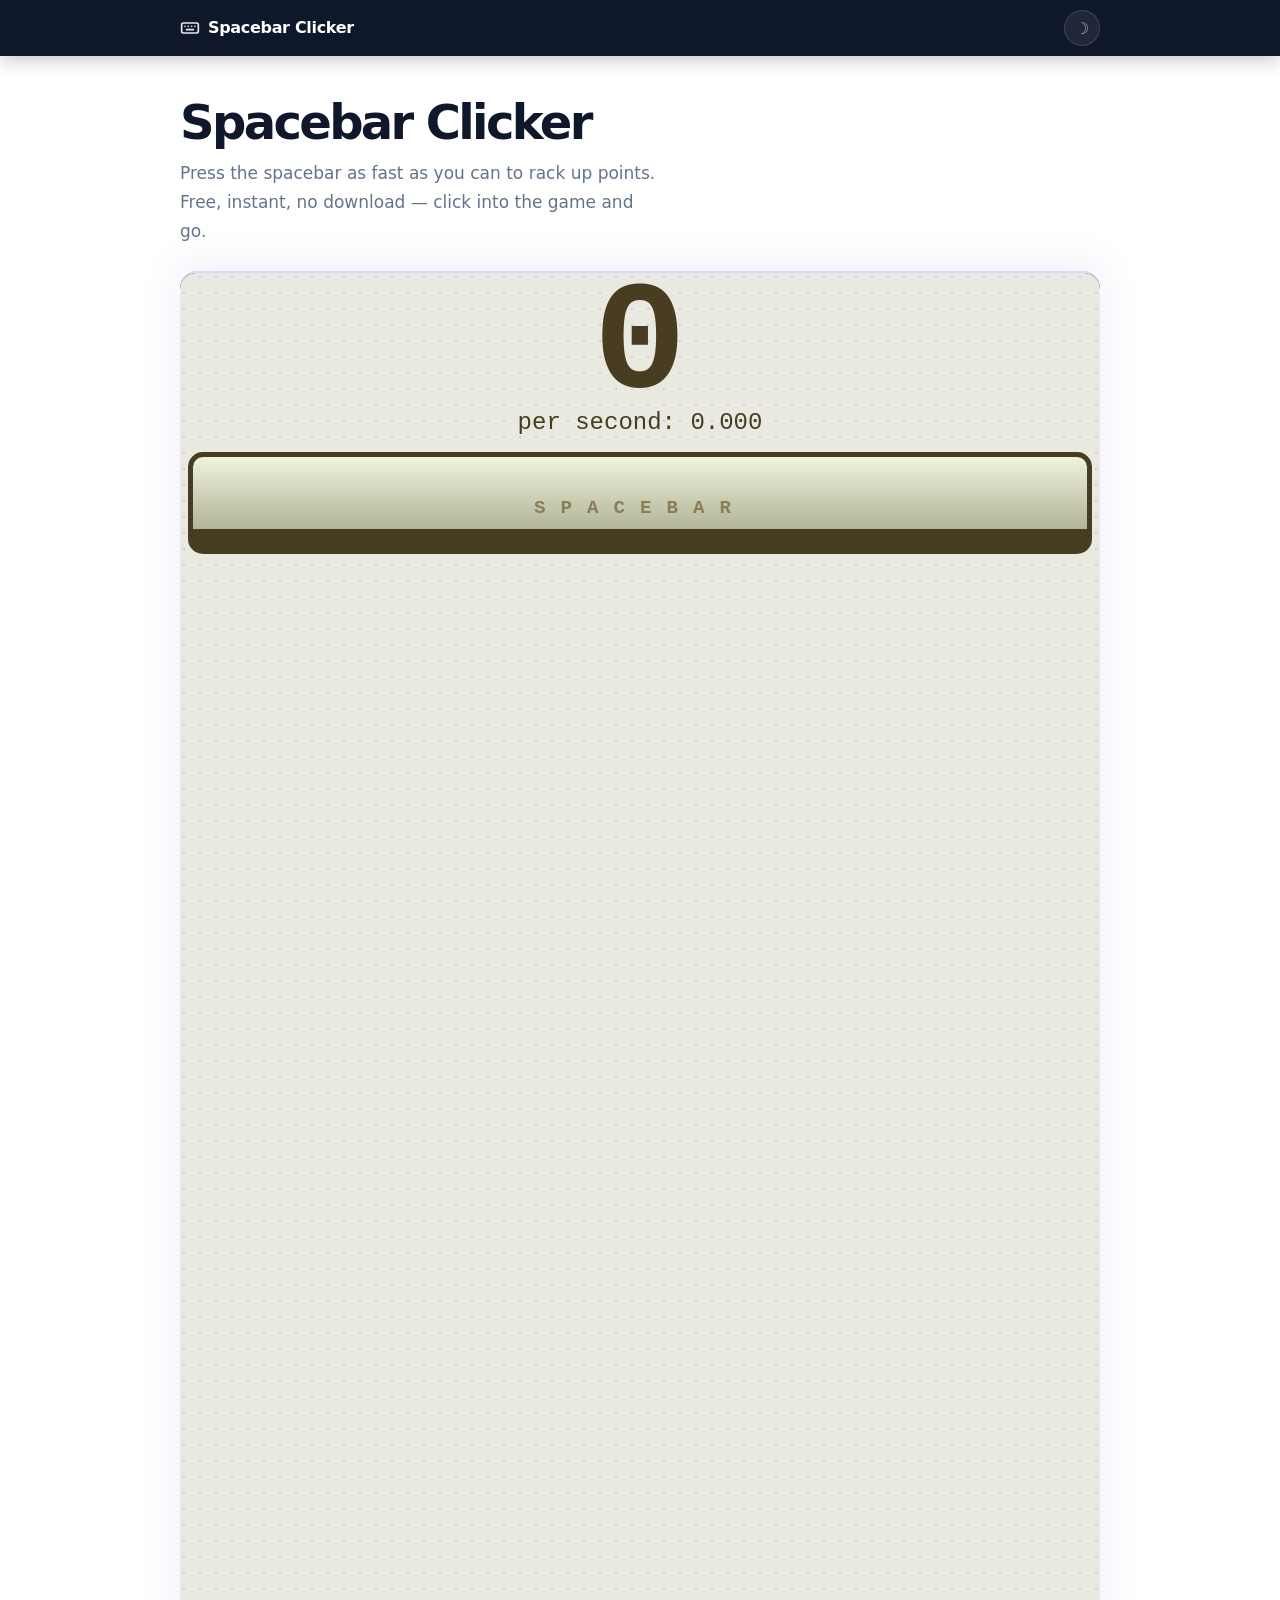
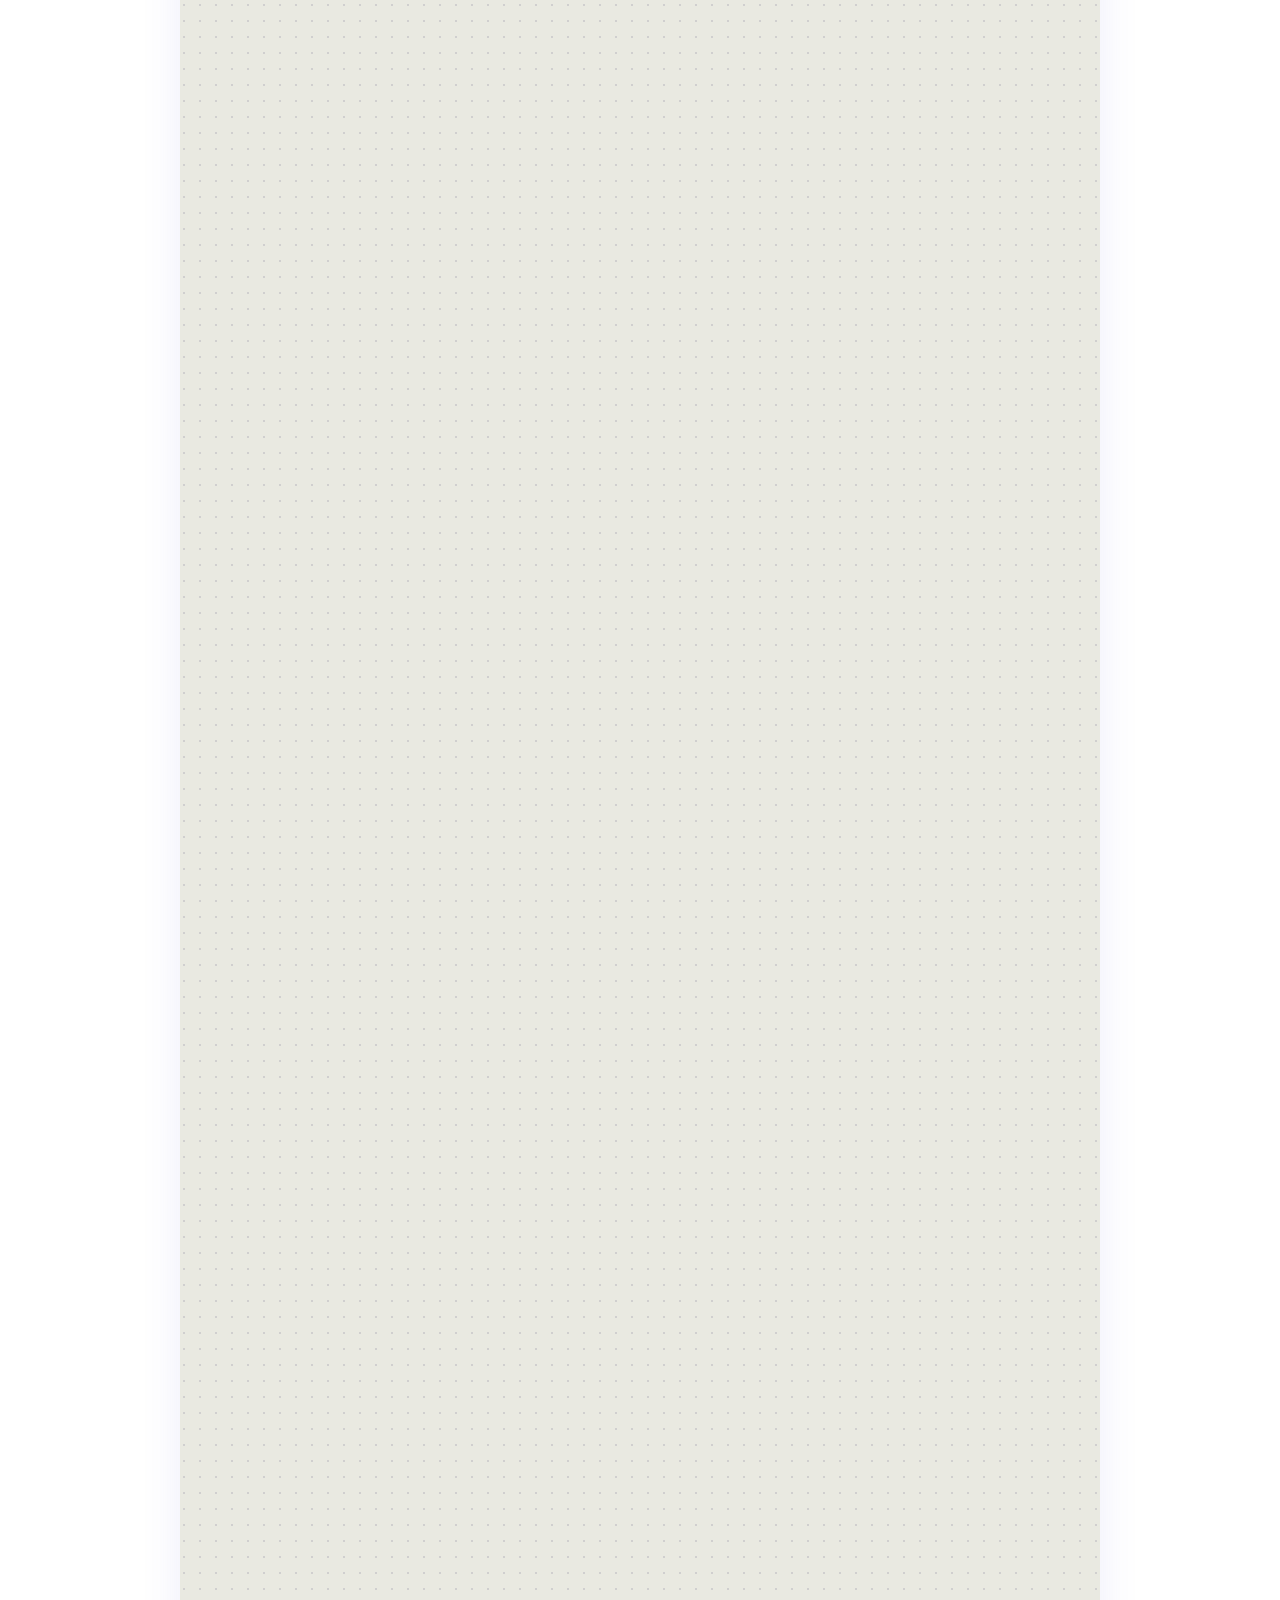
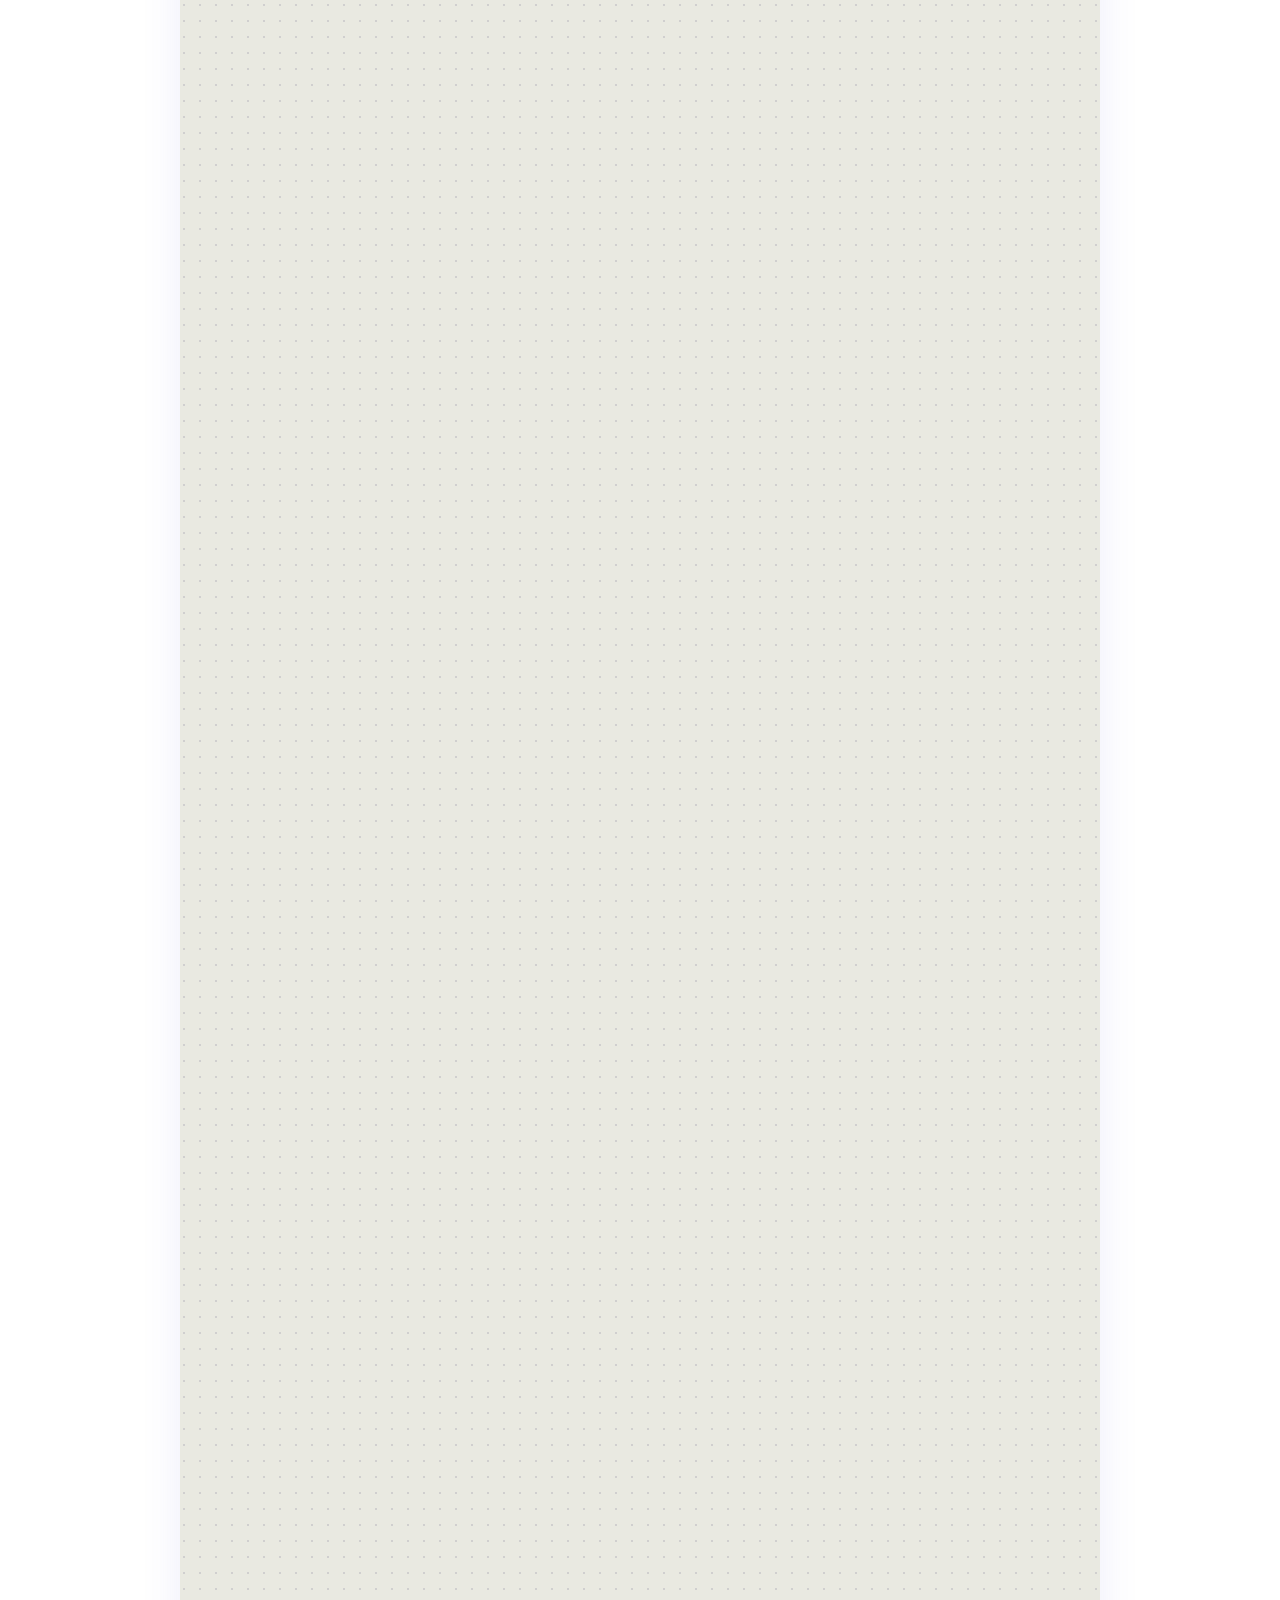
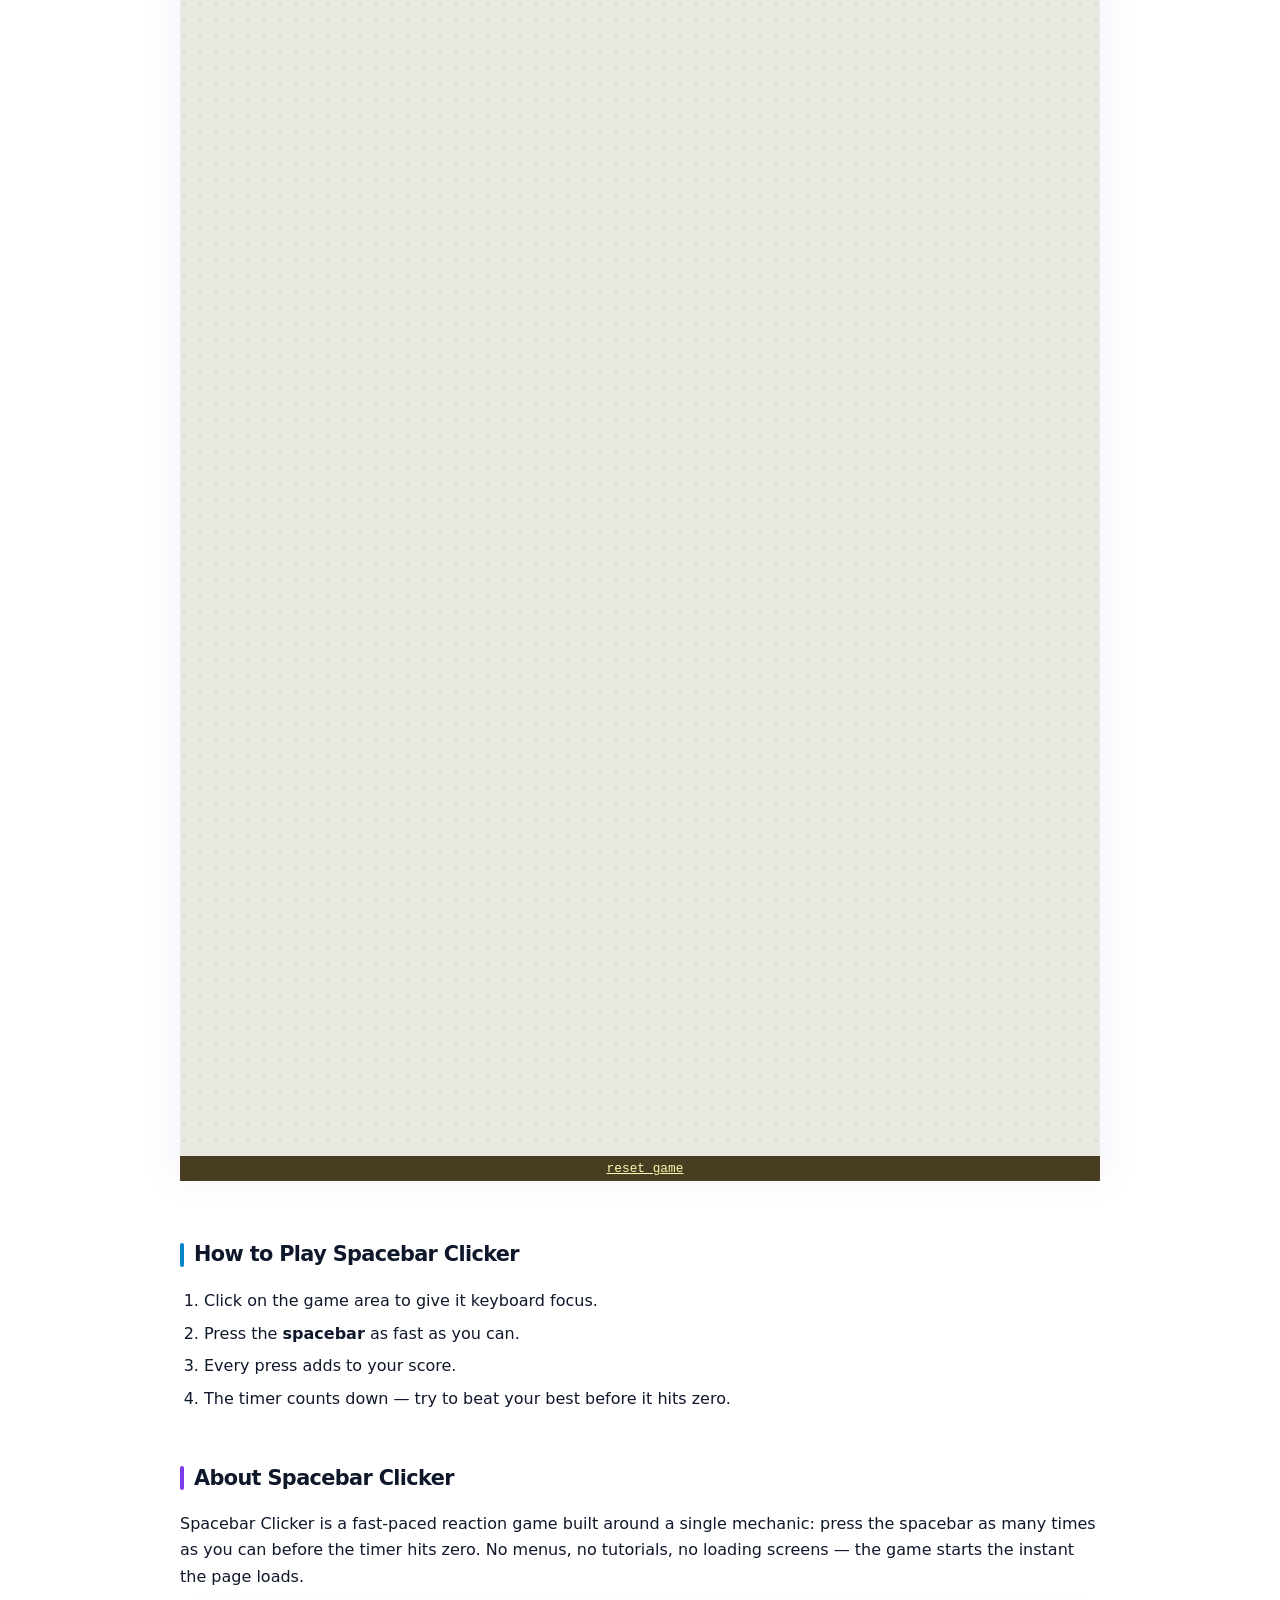
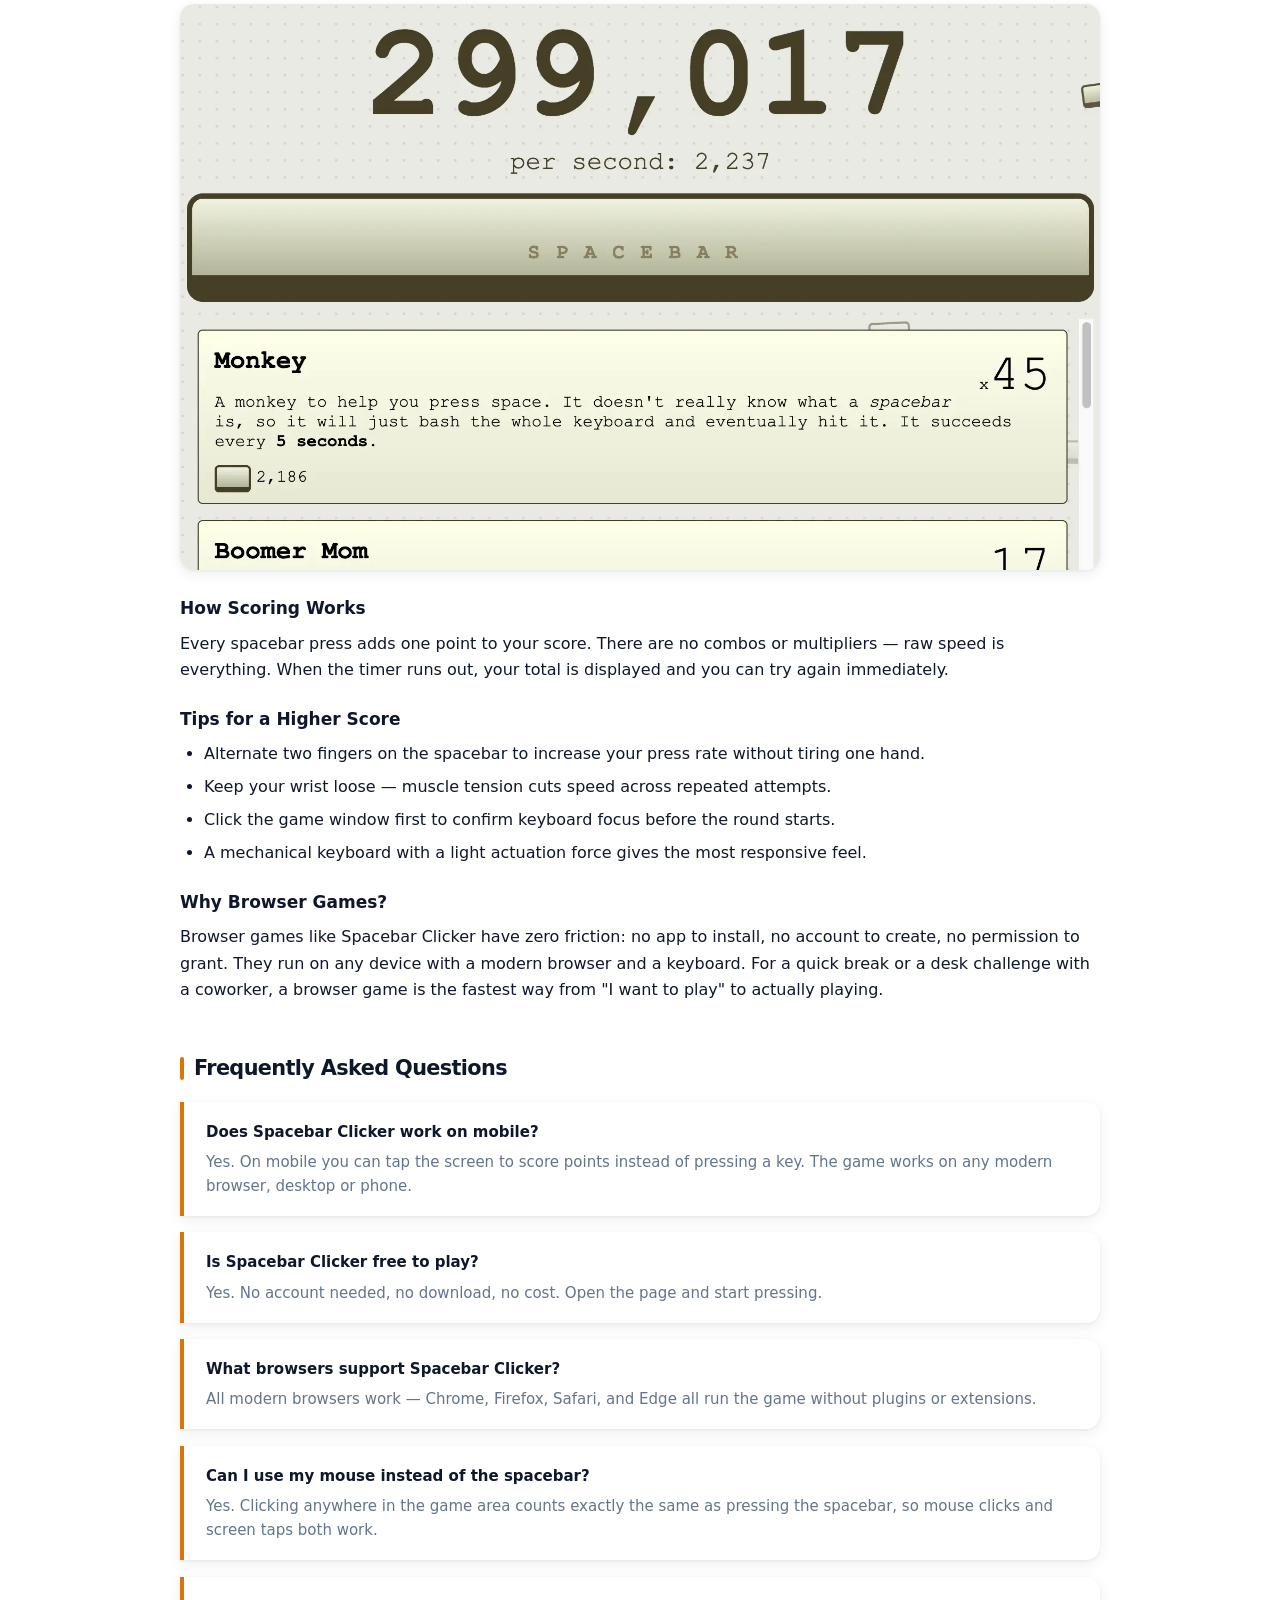
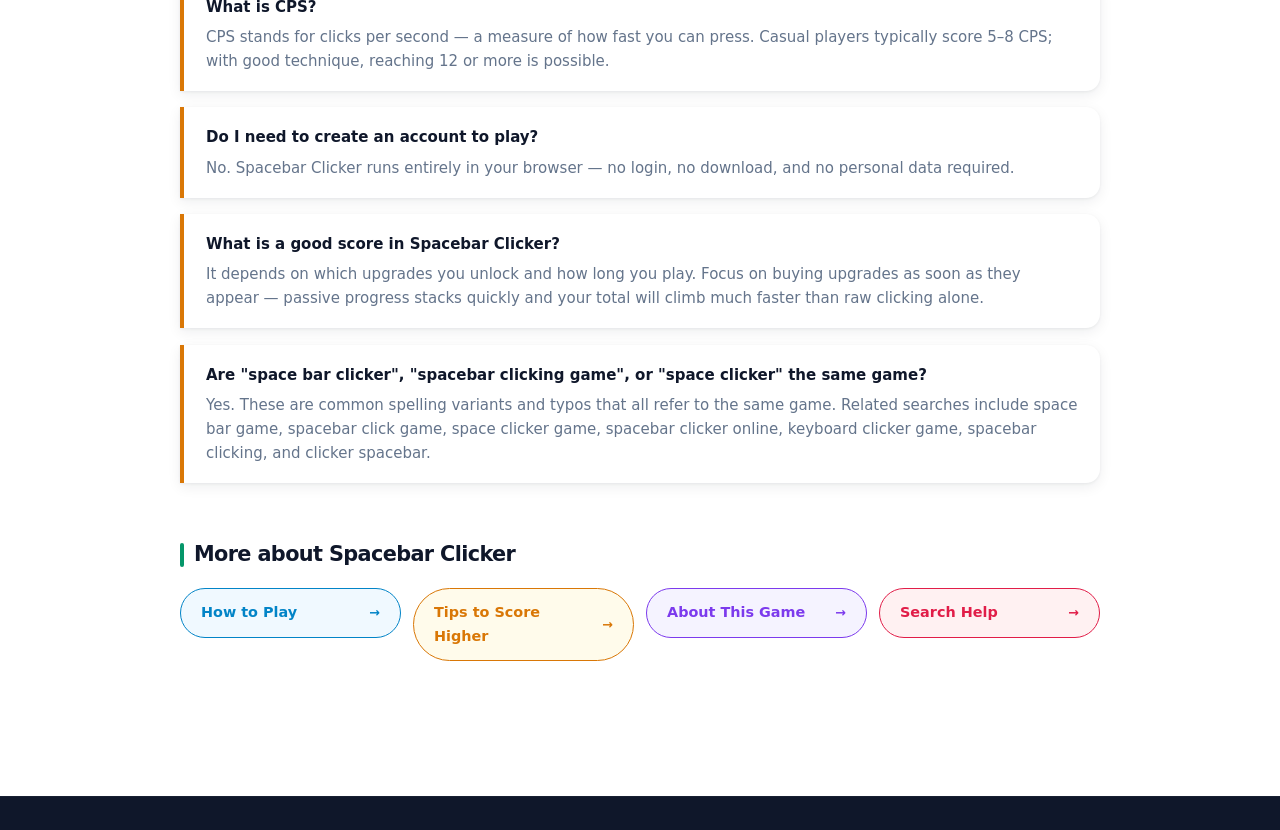
==== index.html @ 20374e5b "Initial commit: spacebar clicker site" ====
<!DOCTYPE html>
<html lang="en">
<head>
  <meta charset="utf-8">
  <meta name="viewport" content="width=device-width, initial-scale=1.0">
  <title>Spacebar Clicker — Play the Free Online Browser Game</title>
  <meta name="description" content="Press the spacebar as fast as you can in Spacebar Clicker — a free browser game, no download required. Play instantly in your browser and beat your high score.">
  <link rel="canonical" href="https://example.com/">
  <link rel="icon" type="image/svg+xml" href="favicon.svg">
  <link rel="stylesheet" href="style.css">

  <meta property="og:title" content="Spacebar Clicker — Play the Free Online Browser Game">
  <meta property="og:description" content="Press the spacebar as fast as you can in Spacebar Clicker — a free browser game, no download required. Play instantly and beat your high score.">
  <meta property="og:image" content="https://example.com/images/spacebar-clicker-gameplay-screenshot.webp">
  <meta property="og:url" content="https://example.com/">
  <meta property="og:type" content="website">
  <meta name="twitter:card" content="summary_large_image">

  <script type="application/ld+json">
  {
    "@context": "https://schema.org",
    "@type": "WebSite",
    "name": "Spacebar Clicker",
    "url": "https://example.com/"
  }
  </script>

  <script type="application/ld+json">
  {
    "@context": "https://schema.org",
    "@type": "SoftwareApplication",
    "name": "Spacebar Clicker",
    "operatingSystem": "Web",
    "applicationCategory": "GameApplication",
    "offers": { "@type": "Offer", "price": 0 },
    "description": "A fast-paced browser game where you press the spacebar as quickly as possible to rack up points and beat your high score.",
    "screenshot": "https://example.com/images/spacebar-clicker-gameplay-screenshot.webp"
  }
  </script>

  <script>try{var _t=localStorage.getItem('theme')||(window.matchMedia('(prefers-color-scheme: dark)').matches?'dark':'light');document.documentElement.setAttribute('data-theme',_t);}catch(e){}</script>
</head>

<body>

<header class="site-header">
  <nav class="site-nav" aria-label="Site navigation">
    <a href="index.html" class="site-name">
      <svg width="20" height="20" viewBox="0 0 24 24" fill="none" stroke="currentColor" stroke-width="2" stroke-linecap="round" stroke-linejoin="round" aria-hidden="true"><rect x="2" y="6" width="20" height="12" rx="2"/><line x1="6" y1="10" x2="6.01" y2="10"/><line x1="10" y1="10" x2="10.01" y2="10"/><line x1="14" y1="10" x2="14.01" y2="10"/><line x1="18" y1="10" x2="18.01" y2="10"/><line x1="8" y1="14" x2="16" y2="14"/></svg>
      Spacebar Clicker
    </a>
    <div class="nav-spacer"></div>
    <button id="theme-toggle" aria-label="Toggle dark mode">
      <span class="icon-moon">☽</span>
      <span class="icon-sun">☀</span>
    </button>
  </nav>
</header>

<main>
<div class="game-hero">
  <h1>Spacebar Clicker</h1>
  <p class="page-lead">Press the spacebar as fast as you can to rack up points. Free, instant, no download — click into the game and go.</p>

  <div class="game-frame-wrapper">
    <iframe
      id="game-iframe"
      src="game/index.html"
      title="Spacebar Clicker — browser game"
      allowfullscreen
      scrolling="no"
      loading="lazy">
    </iframe>
  </div>
</div>

  <section id="how-to-play">
    <h2>How to Play Spacebar Clicker</h2>
    <ol>
      <li>Click on the game area to give it keyboard focus.</li>
      <li>Press the <strong>spacebar</strong> as fast as you can.</li>
      <li>Every press adds to your score.</li>
      <li>The timer counts down — try to beat your best before it hits zero.</li>
    </ol>
  </section>

  <section id="about">
    <h2>About Spacebar Clicker</h2>
    <p>Spacebar Clicker is a fast-paced reaction game built around a single mechanic: press the spacebar as many times as you can before the timer hits zero. No menus, no tutorials, no loading screens — the game starts the instant the page loads.</p>

    <img
      src="images/spacebar-clicker-gameplay-screenshot.webp"
      alt="Spacebar Clicker gameplay screenshot showing a score of 299,017 with Monkey and Boomer Mom upgrades active"
      width="1728"
      height="1064"
      loading="lazy"
      class="game-screenshot">

    <h3>How Scoring Works</h3>
    <p>Every spacebar press adds one point to your score. There are no combos or multipliers — raw speed is everything. When the timer runs out, your total is displayed and you can try again immediately.</p>

    <h3>Tips for a Higher Score</h3>
    <ul>
      <li>Alternate two fingers on the spacebar to increase your press rate without tiring one hand.</li>
      <li>Keep your wrist loose — muscle tension cuts speed across repeated attempts.</li>
      <li>Click the game window first to confirm keyboard focus before the round starts.</li>
      <li>A mechanical keyboard with a light actuation force gives the most responsive feel.</li>
    </ul>

    <h3>Why Browser Games?</h3>
    <p>Browser games like Spacebar Clicker have zero friction: no app to install, no account to create, no permission to grant. They run on any device with a modern browser and a keyboard. For a quick break or a desk challenge with a coworker, a browser game is the fastest way from "I want to play" to actually playing.</p>
  </section>

  <section id="faq">
    <h2>Frequently Asked Questions</h2>
    <ul class="faq-list">
      <li class="faq-item">
        <h3>Does Spacebar Clicker work on mobile?</h3>
        <p>Yes. On mobile you can tap the screen to score points instead of pressing a key. The game works on any modern browser, desktop or phone.</p>
      </li>
      <li class="faq-item">
        <h3>Is Spacebar Clicker free to play?</h3>
        <p>Yes. No account needed, no download, no cost. Open the page and start pressing.</p>
      </li>
      <li class="faq-item">
        <h3>What browsers support Spacebar Clicker?</h3>
        <p>All modern browsers work — Chrome, Firefox, Safari, and Edge all run the game without plugins or extensions.</p>
      </li>
      <li class="faq-item">
        <h3>Can I use my mouse instead of the spacebar?</h3>
        <p>Yes. Clicking anywhere in the game area counts exactly the same as pressing the spacebar, so mouse clicks and screen taps both work.</p>
      </li>
      <li class="faq-item">
        <h3>What is CPS?</h3>
        <p>CPS stands for clicks per second — a measure of how fast you can press. Casual players typically score 5–8 CPS; with good technique, reaching 12 or more is possible.</p>
      </li>
      <li class="faq-item">
        <h3>Do I need to create an account to play?</h3>
        <p>No. Spacebar Clicker runs entirely in your browser — no login, no download, and no personal data required.</p>
      </li>
      <li class="faq-item">
        <h3>What is a good score in Spacebar Clicker?</h3>
        <p>It depends on which upgrades you unlock and how long you play. Focus on buying upgrades as soon as they appear — passive progress stacks quickly and your total will climb much faster than raw clicking alone.</p>
      </li>
      <li class="faq-item">
        <h3>Are "space bar clicker", "spacebar clicking game", or "space clicker" the same game?</h3>
        <p>Yes. These are common spelling variants and typos that all refer to the same game. Related searches include space bar game, spacebar click game, space clicker game, spacebar clicker online, keyboard clicker game, spacebar clicking, and clicker spacebar.</p>
      </li>
    </ul>
  </section>

  <section id="explore">
    <h2>More about Spacebar Clicker</h2>
    <ul class="explore-links">
      <li><a href="how-to-play/index.html">How to Play</a></li>
      <li><a href="tips/index.html">Tips to Score Higher</a></li>
      <li><a href="about/index.html">About This Game</a></li>
      <li><a href="search-help/index.html">Search Help</a></li>
    </ul>
  </section>
</main>

<footer class="site-footer">
  <p>Spacebar Clicker &nbsp;·&nbsp; v1.0</p>
</footer>

<script defer src="theme.js"></script>
<script defer>
  (function () {
    var iframe = document.getElementById('game-iframe');
    function resize() {
      try {
        var doc = iframe.contentDocument;
        var h = Math.max(doc.body.scrollHeight, doc.body.offsetHeight, doc.documentElement.scrollHeight, doc.documentElement.offsetHeight);
        if (h > 0) iframe.style.height = h + 'px';
      } catch (e) {}
    }
    iframe.addEventListener('load', function () {
      resize();
      try { new MutationObserver(resize).observe(iframe.contentDocument.body, { childList: true, subtree: true, attributes: true }); } catch (e) {}
    });
  })();
</script>

</body>
</html>
---- style.css ----
/* ── Variables ── */
:root {
  --bg:        #ffffff;
  --surface:   #ffffff;
  --surface-2: #f7f8fc;
  --text:      #0f172a;
  --text-2:    #64748b;
  --accent:    #5b5bd6;
  --accent-bg: #eff0ff;
  --border:    #e2e8f0;
  --nav-bg:    #0f172a;
  --radius:    14px;
  --radius-sm: 9px;
  --shadow:    0 1px 3px rgba(15,23,42,.06), 0 4px 14px rgba(15,23,42,.07);
  --shadow-lg: 0 8px 32px rgba(15,23,42,.12), 0 2px 8px rgba(15,23,42,.05);

  /* section accent palette */
  --c-blue:      #0284c7;  --c-blue-bg:   #f0f9ff;
  --c-violet:    #7c3aed;  --c-violet-bg: #f5f3ff;
  --c-amber:     #d97706;  --c-amber-bg:  #fffbeb;
  --c-green:     #059669;  --c-green-bg:  #ecfdf5;
  --c-rose:      #e11d48;  --c-rose-bg:   #fff1f2;
}
[data-theme="dark"] {
  --bg:        #0d1117;
  --surface:   #161b22;
  --surface-2: #1c2128;
  --text:      #e6edf3;
  --text-2:    #8b949e;
  --accent:    #818cf8;
  --accent-bg: #1e1b4b;
  --border:    #30363d;
  --nav-bg:    #010409;
  --shadow:    0 1px 3px rgba(0,0,0,.3), 0 4px 14px rgba(0,0,0,.22);
  --shadow-lg: 0 8px 32px rgba(0,0,0,.44), 0 2px 8px rgba(0,0,0,.2);

  --c-blue-bg:   rgba(2,132,199,.09);
  --c-violet-bg: rgba(124,58,237,.09);
  --c-amber-bg:  rgba(217,119,6,.09);
  --c-green-bg:  rgba(5,150,105,.09);
  --c-rose-bg:   rgba(225,29,72,.09);
}

/* ── Reset & Base ── */
*, *::before, *::after { box-sizing: border-box; margin: 0; padding: 0; }
html { scroll-behavior: smooth; }
body {
  font-family: system-ui, -apple-system, BlinkMacSystemFont, "Segoe UI", sans-serif;
  font-size: 16px;
  line-height: 1.65;
  color: var(--text);
  background: var(--bg);
  transition: background .2s, color .2s;
}
a { color: var(--accent); text-decoration: none; }
a:hover { text-decoration: underline; }

/* ── Header / Nav ── */
.site-header {
  background: var(--nav-bg);
  position: sticky; top: 0; z-index: 100;
  box-shadow: 0 1px 0 rgba(255,255,255,.05), 0 2px 20px rgba(0,0,0,.28);
}
.site-nav {
  max-width: 960px; margin: 0 auto; padding: 0 1.25rem;
  display: flex; align-items: center; height: 56px; gap: 1rem;
}
.site-name {
  font-size: 1rem; font-weight: 700; letter-spacing: -.02em;
  color: #fff; text-decoration: none;
  display: flex; align-items: center; gap: .5rem;
}
.site-name svg { flex-shrink: 0; opacity: .9; }
.site-name:hover { opacity: .8; text-decoration: none; }
.nav-spacer { flex: 1; }

#theme-toggle {
  background: rgba(255,255,255,.07);
  border: 1px solid rgba(255,255,255,.13);
  color: rgba(255,255,255,.6);
  border-radius: 999px;
  width: 36px; height: 36px;
  cursor: pointer; font-size: 1rem;
  display: flex; align-items: center; justify-content: center;
  transition: background .15s, color .15s;
  flex-shrink: 0;
}
#theme-toggle:hover { background: rgba(255,255,255,.14); color: #fff; }
.icon-moon { display: block; }
.icon-sun  { display: none;  }
[data-theme="dark"] .icon-moon { display: none;  }
[data-theme="dark"] .icon-sun  { display: block; }

/* ── Breadcrumb ── */
.breadcrumb-bar {
  background: var(--surface-2);
  border-bottom: 1px solid var(--border);
  padding: .6rem 1.25rem;
  font-size: .8125rem; color: var(--text-2);
}
.breadcrumb-bar ol {
  max-width: 960px; margin: 0 auto;
  list-style: none; display: flex; gap: .5rem; align-items: center;
}
.breadcrumb-bar li + li::before { content: "/"; color: var(--border); margin-right: .5rem; }
.breadcrumb-bar a { color: var(--text-2); }
.breadcrumb-bar a:hover { color: var(--accent); text-decoration: none; }

/* ── Layout ── */
main { max-width: 960px; margin: 0 auto; padding: 0 1.25rem 5rem; }
section { margin-bottom: 3rem; }

/* ── Game Hero ── */
.game-hero {
  padding: 2.5rem 0 0;
  margin-bottom: 3.5rem;
}
.game-hero .page-lead { max-width: 480px; }

/* ── Typography ── */
h1 {
  font-size: clamp(2rem, 5vw, 3rem);
  font-weight: 900; letter-spacing: -.055em; line-height: 1.1;
  margin-bottom: .625rem;
}
.page-lead {
  font-size: 1.0625rem; color: var(--text-2);
  margin-bottom: 1.75rem; max-width: 540px; line-height: 1.7;
}
h2 {
  font-size: 1.3rem; font-weight: 800; letter-spacing: -.03em;
  margin-bottom: 1rem;
  display: flex; align-items: center; gap: .625rem;
}
h2::before {
  content: ""; display: inline-block;
  width: 4px; height: 1.15em;
  background: var(--section-accent, var(--accent));
  border-radius: 999px; flex-shrink: 0;
}
h3 { font-size: 1.0625rem; font-weight: 700; margin-top: 1.375rem; margin-bottom: .5rem; }
p { margin-bottom: .875rem; }
p:last-child { margin-bottom: 0; }
ol, ul { padding-left: 1.5rem; margin-bottom: .875rem; }
li { margin-bottom: .4rem; }

/* Section-specific accent colors (index page) */
#how-to-play { --section-accent: var(--c-blue); }
#about        { --section-accent: var(--c-violet); }
#faq          { --section-accent: var(--c-amber); }
#explore      { --section-accent: var(--c-green); }
#search-help  { --section-accent: var(--c-rose); }

/* ── Game Frame ── */
.game-frame-wrapper {
  border-radius: 16px 16px 0 0;
  overflow: hidden;
  box-shadow: 0 -2px 0 rgba(91,91,214,.18), 0 -8px 40px rgba(91,91,214,.1);
  background: #000;
}
[data-theme="dark"] .game-frame-wrapper {
  box-shadow: 0 -2px 0 rgba(129,140,248,.22), 0 -8px 48px rgba(129,140,248,.14);
}
.game-frame-wrapper iframe { width: 100%; height: 560px; border: none; display: block; }

/* ── Game Screenshot ── */
.game-screenshot {
  width: 100%; height: auto; display: block;
  border-radius: var(--radius); margin-bottom: 1.5rem;
  box-shadow: var(--shadow);
}

/* ── FAQ Cards ── */
.faq-list { list-style: none; padding: 0; display: flex; flex-direction: column; gap: .625rem; }
.faq-item {
  background: var(--surface);
  border-left: 4px solid var(--c-amber);
  border-radius: 0 var(--radius) var(--radius) 0;
  padding: 1.125rem 1.375rem;
  box-shadow: var(--shadow);
  transition: transform .15s, box-shadow .15s;
}
.faq-item:hover { transform: translateX(3px); box-shadow: var(--shadow-lg); }
.faq-item h3 { font-size: .9375rem; font-weight: 700; margin-top: 0; margin-bottom: .35rem; }
.faq-item p  { color: var(--text-2); margin: 0; font-size: .9375rem; line-height: 1.6; }

/* ── Explore Links (pill chips) ── */
.explore-links {
  list-style: none; padding: 0;
  display: grid; grid-template-columns: repeat(auto-fill, minmax(190px, 1fr)); gap: .75rem;
}
.explore-links li:nth-child(1) { --chip-c: var(--c-blue);   --chip-bg: var(--c-blue-bg);   }
.explore-links li:nth-child(2) { --chip-c: var(--c-amber);  --chip-bg: var(--c-amber-bg);  }
.explore-links li:nth-child(3) { --chip-c: var(--c-violet); --chip-bg: var(--c-violet-bg); }
.explore-links li:nth-child(4) { --chip-c: var(--c-rose);   --chip-bg: var(--c-rose-bg);   }
.explore-links a {
  display: flex; align-items: center; justify-content: space-between; gap: .5rem;
  background: var(--chip-bg, var(--accent-bg));
  border: 1.5px solid var(--chip-c, var(--accent));
  border-radius: 999px;
  padding: .75rem 1.25rem;
  font-size: .9rem; font-weight: 700;
  color: var(--chip-c, var(--accent));
  text-decoration: none;
  transition: background .15s, color .15s, transform .12s;
}
.explore-links a::after { content: "→"; font-size: .8rem; transition: transform .15s; }
.explore-links a:hover {
  background: var(--chip-c, var(--accent));
  color: #fff;
  text-decoration: none;
  transform: translateY(-2px);
}
.explore-links a:hover::after { transform: translateX(3px); }

/* ── Tip Cards ── */
.tip-grid {
  display: grid; grid-template-columns: repeat(auto-fill, minmax(240px, 1fr));
  gap: .875rem; margin-bottom: .875rem;
}
.tip-card {
  background: var(--surface);
  border-top: 3px solid var(--accent);
  border-radius: var(--radius);
  padding: 1.125rem 1.25rem;
  box-shadow: var(--shadow);
}
.tip-grid .tip-card:nth-child(1) { border-top-color: var(--c-blue);   }
.tip-grid .tip-card:nth-child(2) { border-top-color: var(--c-amber);  }
.tip-grid .tip-card:nth-child(3) { border-top-color: var(--c-violet); }
.tip-grid .tip-card:nth-child(4) { border-top-color: var(--c-green);  }
.tip-card strong { display: block; font-size: .9375rem; font-weight: 700; margin-bottom: .375rem; }
.tip-card p { font-size: .875rem; color: var(--text-2); margin: 0; line-height: 1.6; }

/* ── CTA Box ── */
.cta-box {
  background: linear-gradient(135deg, #4f46e5 0%, #7c3aed 100%);
  border-radius: 20px;
  padding: 1.75rem 2rem;
  margin-top: 2.5rem;
  display: flex; align-items: center; justify-content: space-between; gap: 1rem; flex-wrap: wrap;
}
.cta-box p { color: rgba(255,255,255,.78); margin: 0; font-size: .9375rem; }
.cta-box a {
  background: rgba(255,255,255,.15);
  border: 1.5px solid rgba(255,255,255,.32);
  color: #fff;
  padding: .7rem 1.75rem;
  border-radius: 999px;
  font-weight: 700; font-size: .9375rem;
  text-decoration: none; white-space: nowrap;
  transition: background .15s, transform .1s;
}
.cta-box a:hover { background: rgba(255,255,255,.26); text-decoration: none; transform: translateY(-1px); }

/* ── Search Help ── */
.search-help-list {
  list-style: none; padding: 0;
  display: flex; flex-direction: column; gap: .5rem;
  margin-bottom: .875rem;
}
.search-help-list li {
  padding: .75rem 1rem;
  background: var(--surface);
  border-left: 4px solid var(--c-rose);
  border-radius: 0 var(--radius-sm) var(--radius-sm) 0;
  box-shadow: var(--shadow);
  font-size: .9rem; margin: 0; color: var(--text-2);
}
.search-help-list li strong { color: var(--text); margin-right: .35rem; font-weight: 700; }
.not-list { list-style: none; padding: 0; margin-bottom: .875rem; }
.not-list li {
  padding: .3rem 0 .3rem 1.5rem; position: relative;
  font-size: .9375rem; color: var(--text-2); margin: 0;
}
.not-list li::before {
  content: "✗"; position: absolute; left: 0;
  color: var(--c-rose); font-size: .8rem; top: .38rem; font-weight: 700;
}

/* ── Footer ── */
.site-footer {
  background: var(--nav-bg);
  border-top: 1px solid rgba(255,255,255,.04);
  color: rgba(255,255,255,.3);
  padding: 2rem 1.25rem; font-size: .8125rem; text-align: center;
}
.site-footer a { color: rgba(255,255,255,.3); text-decoration: underline; }
.site-footer a:hover { color: rgba(255,255,255,.72); }

/* ── Responsive ── */
@media (max-width: 640px) {
  main { padding: 0 1rem 4rem; }
  .game-hero { padding: 1.75rem 1.25rem 0; border-radius: 0 0 16px 16px; }
  h1 { font-size: 1.875rem; letter-spacing: -.04em; }
  h2 { font-size: 1.15rem; }
  .page-lead { font-size: .9375rem; }
  .game-frame-wrapper iframe { height: 440px; }
  .cta-box { flex-direction: column; border-radius: 16px; padding: 1.5rem; }
  .cta-box a { width: 100%; text-align: center; padding: .875rem; }
  .explore-links { grid-template-columns: 1fr 1fr; }
}
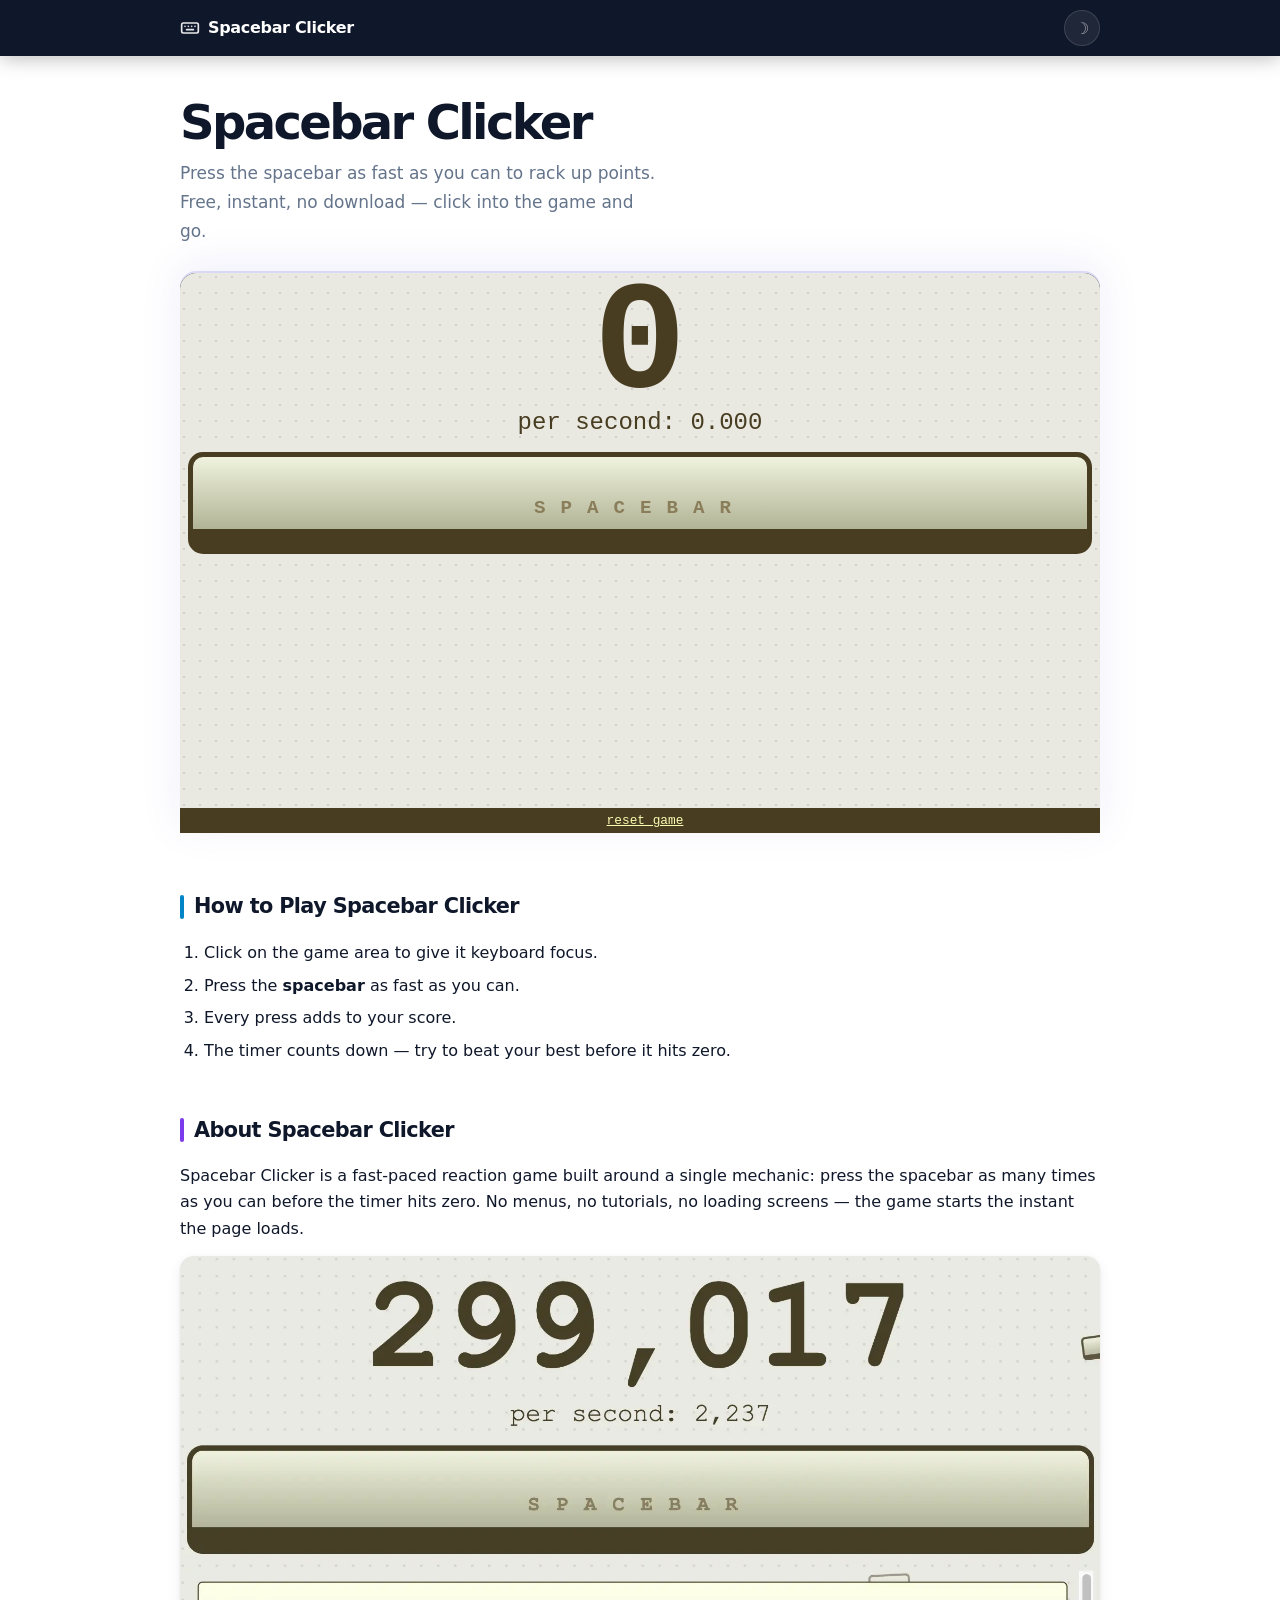
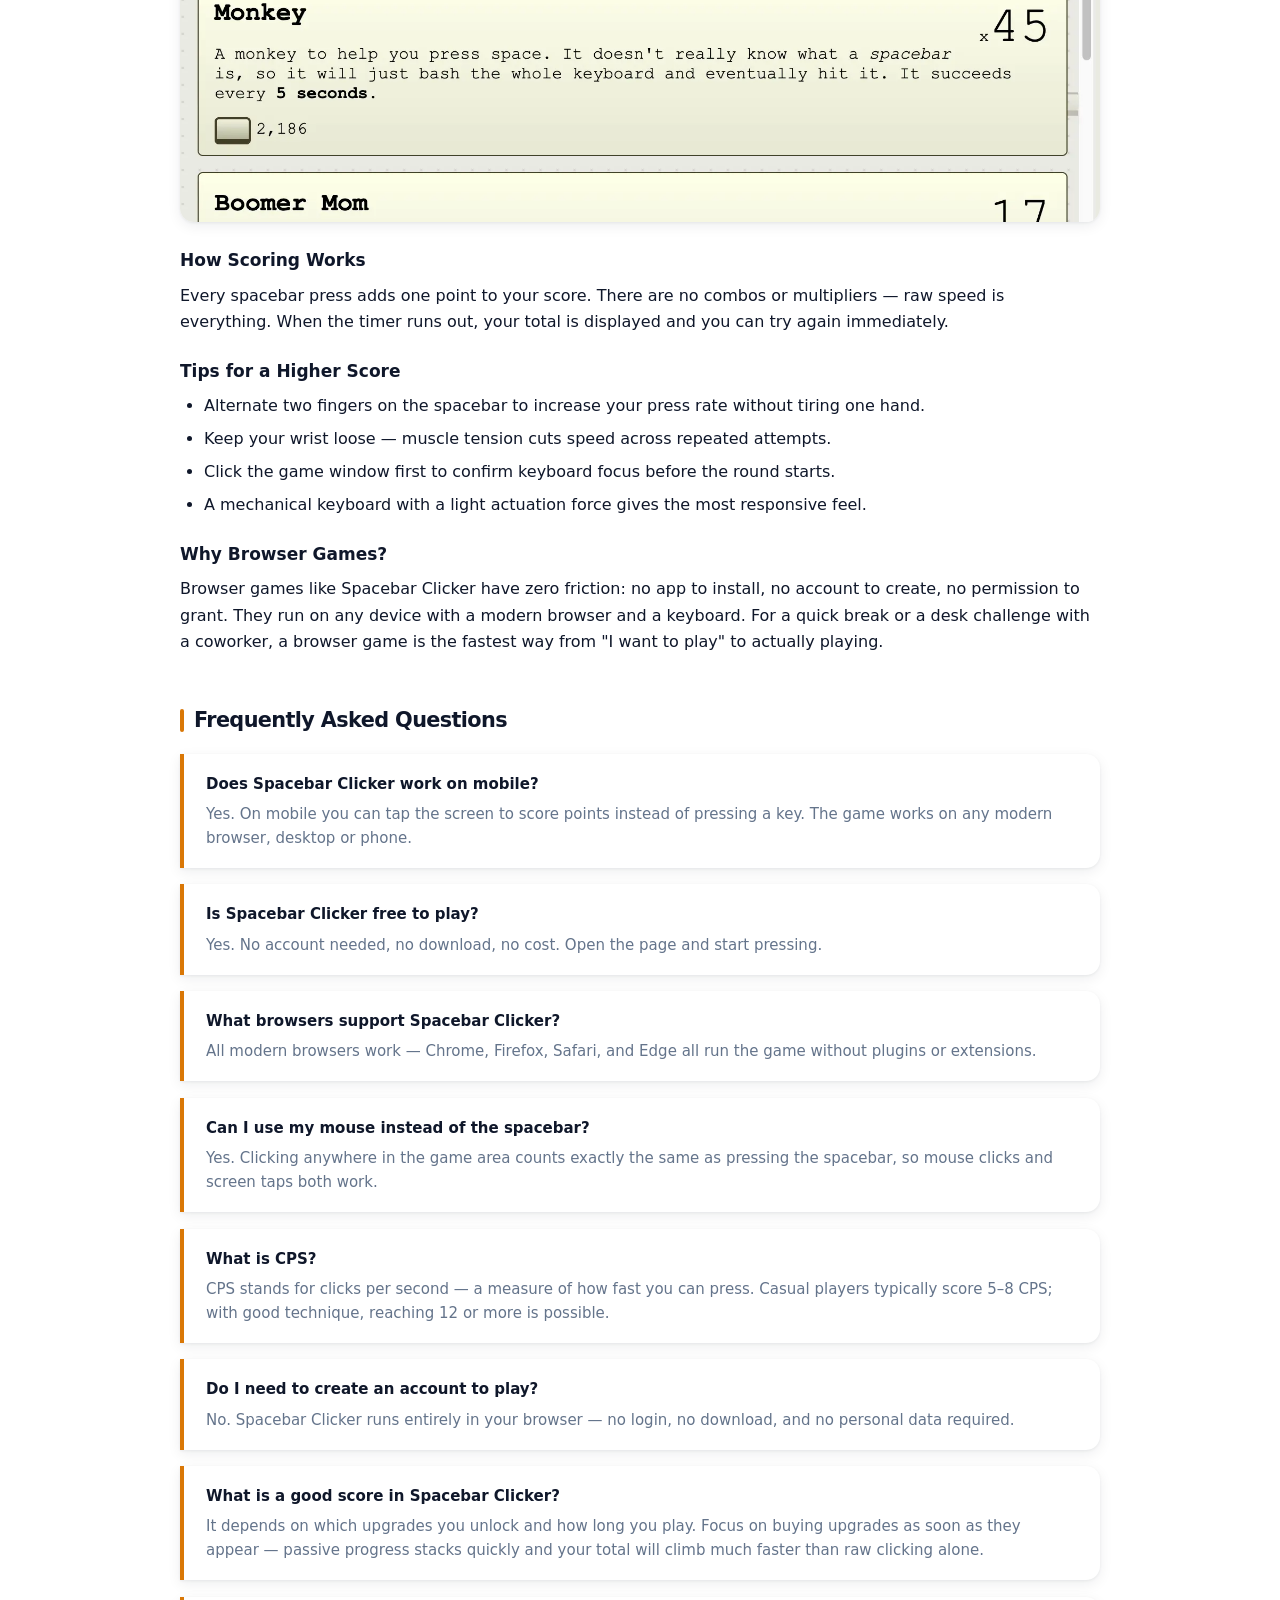
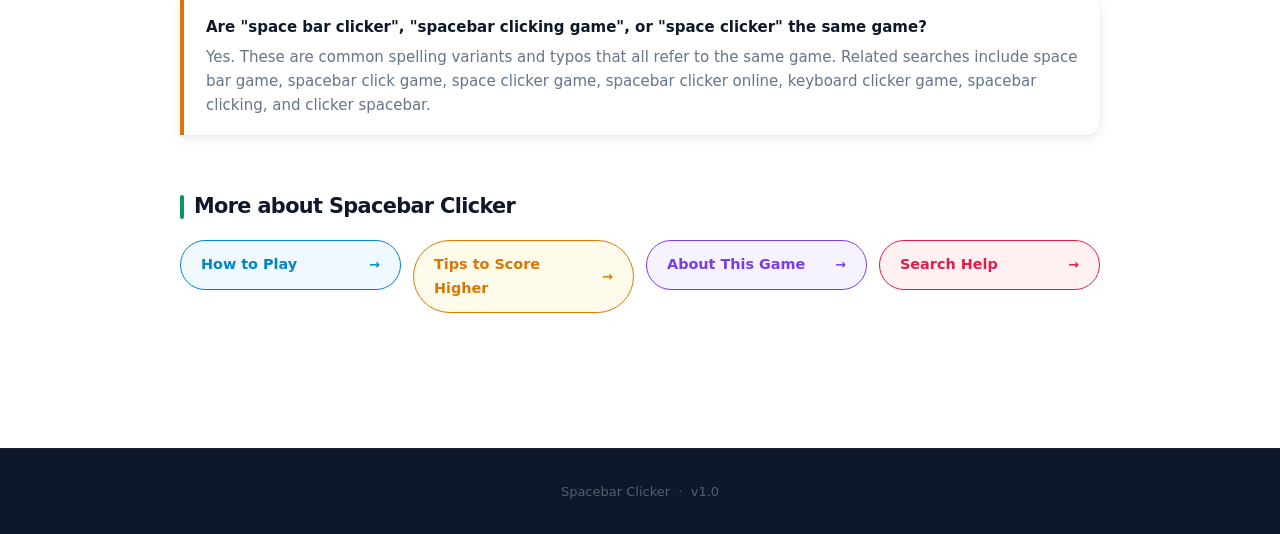
==== commit eff5d687: "Fix iframe height overflow: remove auto-resizer, add overflow hidden" ====
--- a/index.html
+++ b/index.html
@@ -165,22 +165,7 @@
 </footer>
 
 <script defer src="theme.js"></script>
-<script defer>
-  (function () {
-    var iframe = document.getElementById('game-iframe');
-    function resize() {
-      try {
-        var doc = iframe.contentDocument;
-        var h = Math.max(doc.body.scrollHeight, doc.body.offsetHeight, doc.documentElement.scrollHeight, doc.documentElement.offsetHeight);
-        if (h > 0) iframe.style.height = h + 'px';
-      } catch (e) {}
-    }
-    iframe.addEventListener('load', function () {
-      resize();
-      try { new MutationObserver(resize).observe(iframe.contentDocument.body, { childList: true, subtree: true, attributes: true }); } catch (e) {}
-    });
-  })();
-</script>
+
 
 </body>
 </html>
--- a/style.css
+++ b/style.css
@@ -161,7 +161,7 @@
 [data-theme="dark"] .game-frame-wrapper {
   box-shadow: 0 -2px 0 rgba(129,140,248,.22), 0 -8px 48px rgba(129,140,248,.14);
 }
-.game-frame-wrapper iframe { width: 100%; height: 560px; border: none; display: block; }
+.game-frame-wrapper iframe { width: 100%; height: 560px; overflow: hidden; border: none; display: block; }
 
 /* ── Game Screenshot ── */
 .game-screenshot {
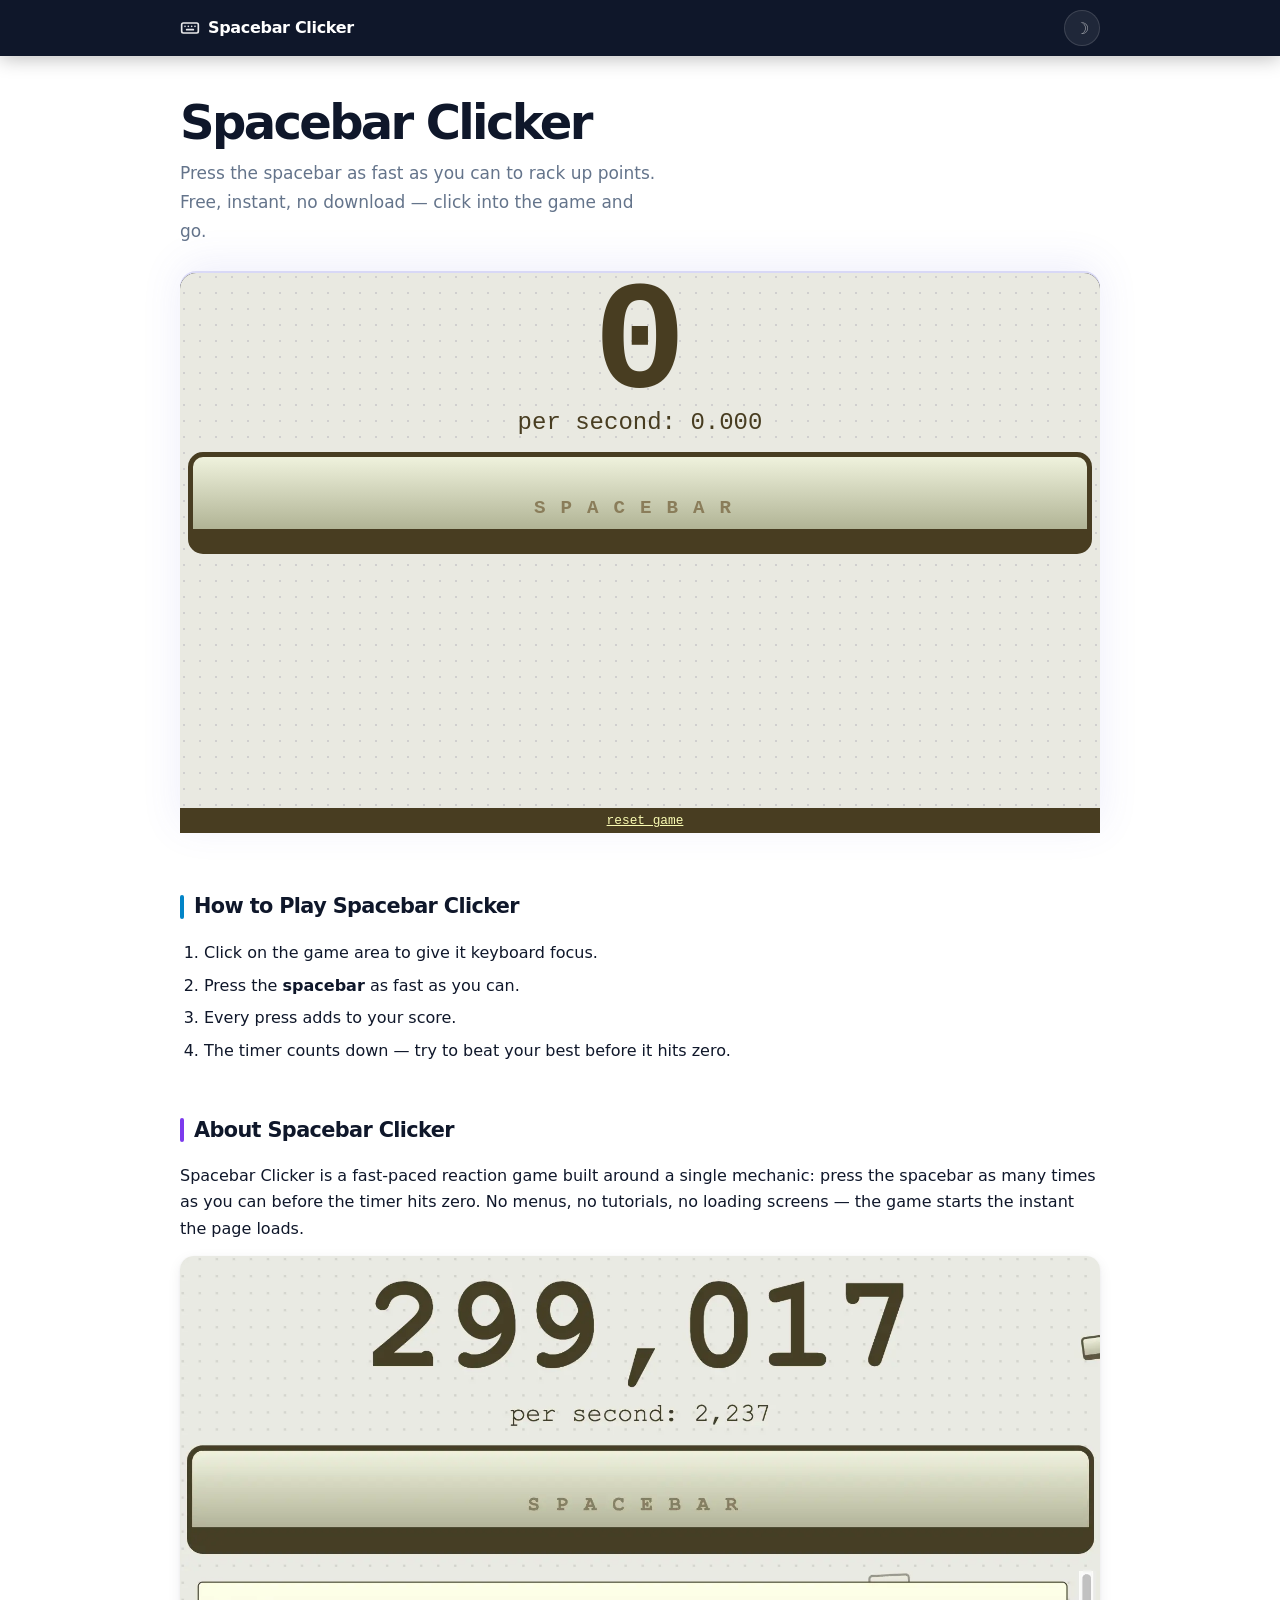
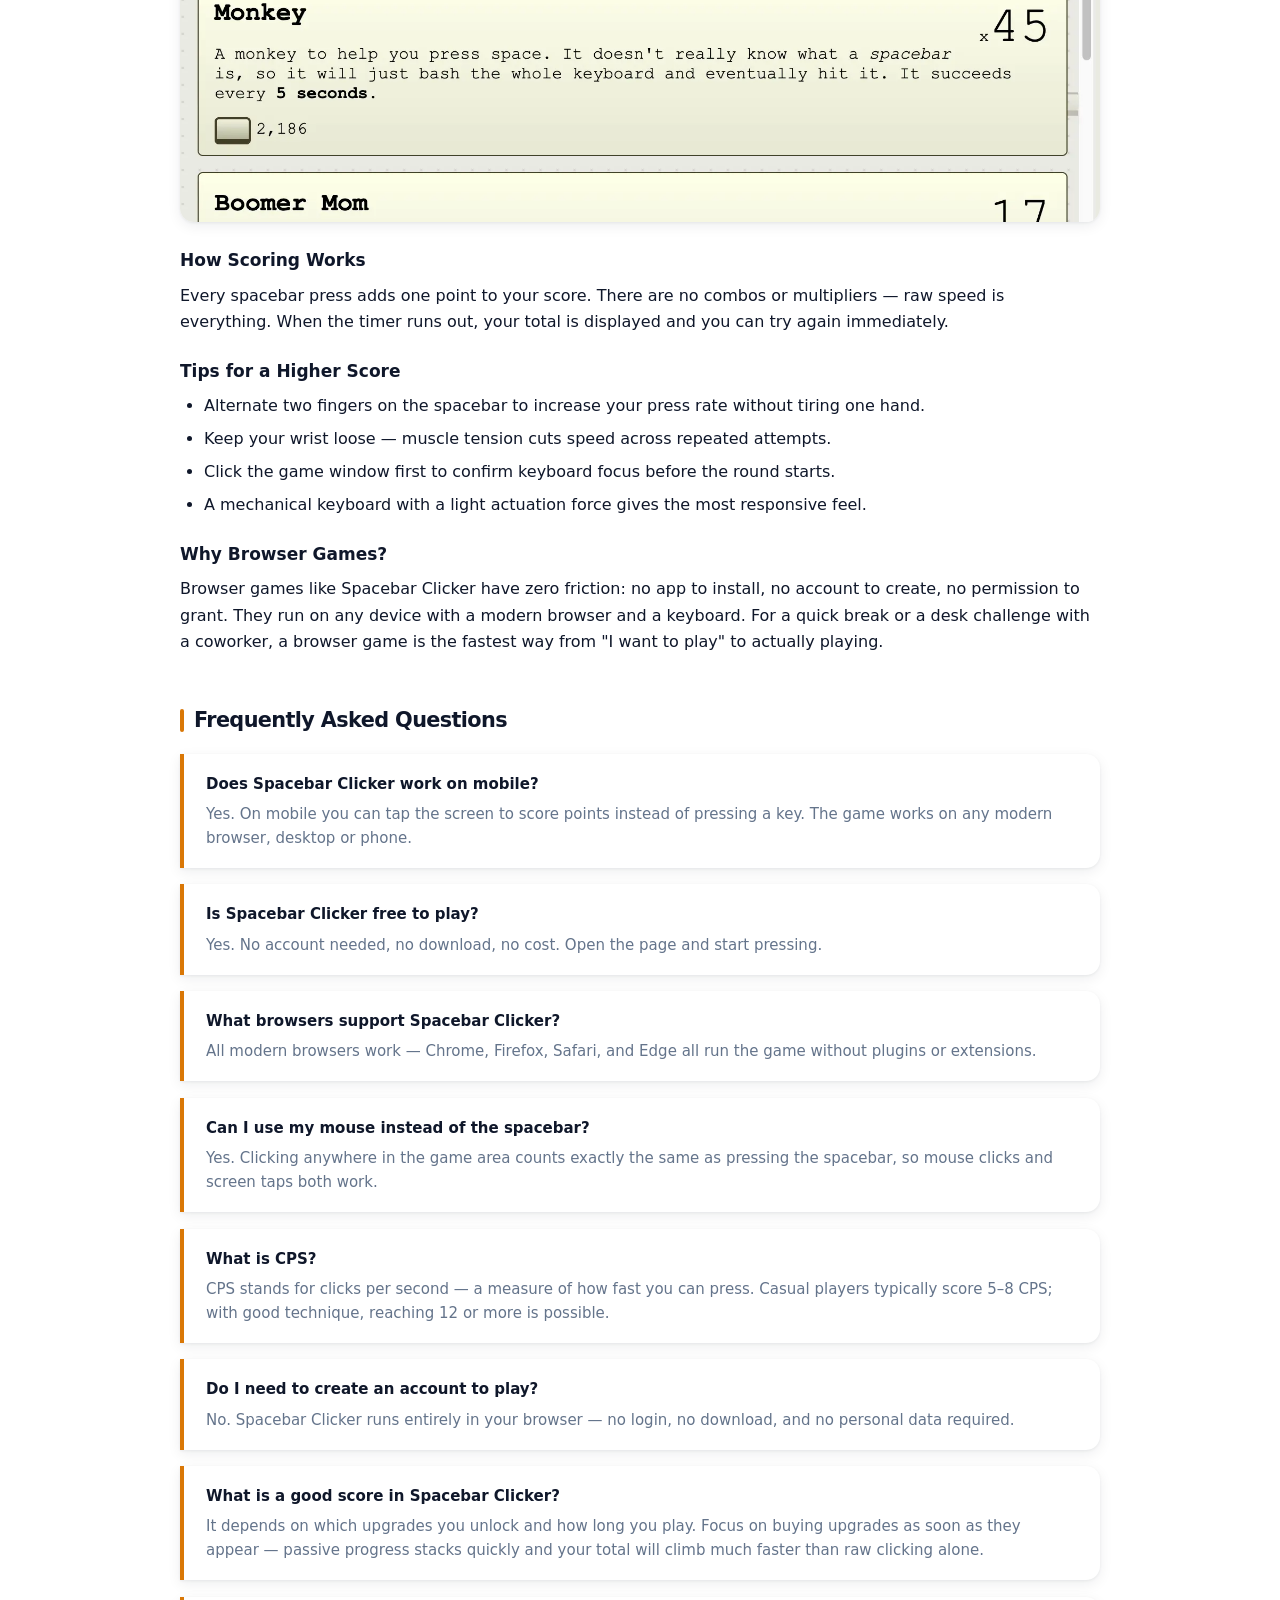
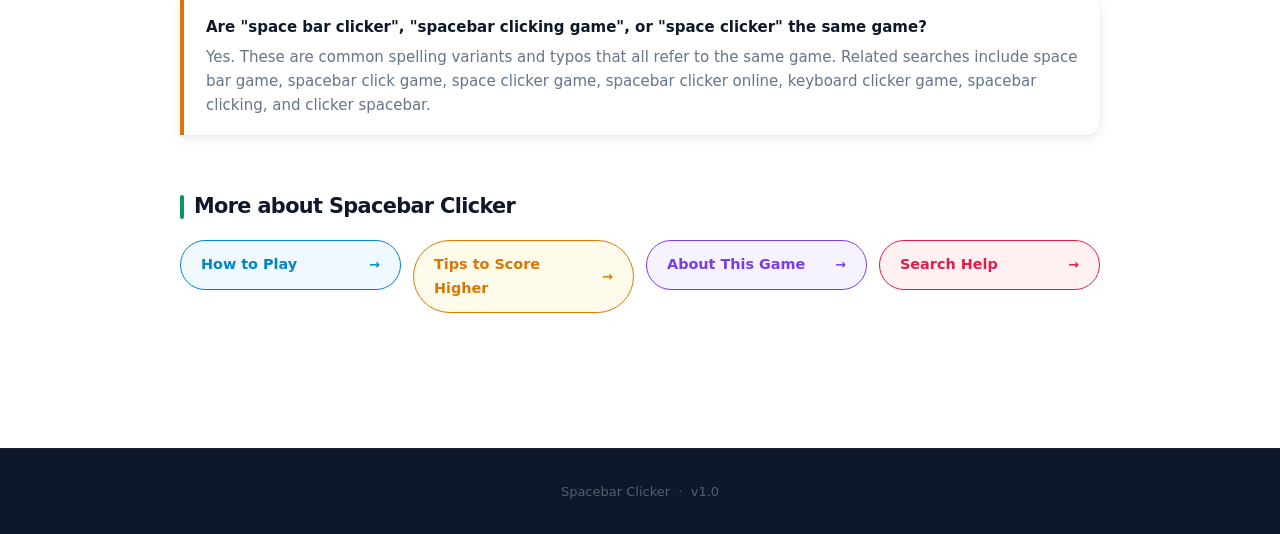
==== commit 80495dcc: "Add Google Analytics (G-9676TXEFQP) to all pages Co-Authored-By: Claude Sonnet 4.6 <noreply@anthropi" ====
--- a/index.html
+++ b/index.html
@@ -1,18 +1,21 @@
 <!DOCTYPE html>
 <html lang="en">
 <head>
+  <!-- Google tag (gtag.js) -->
+  <script async src="https://www.googletagmanager.com/gtag/js?id=G-9676TXEFQP"></script>
+  <script>window.dataLayer=window.dataLayer||[];function gtag(){dataLayer.push(arguments);}gtag('js',new Date());gtag('config','G-9676TXEFQP');</script>
   <meta charset="utf-8">
   <meta name="viewport" content="width=device-width, initial-scale=1.0">
   <title>Spacebar Clicker — Play the Free Online Browser Game</title>
   <meta name="description" content="Press the spacebar as fast as you can in Spacebar Clicker — a free browser game, no download required. Play instantly in your browser and beat your high score.">
-  <link rel="canonical" href="https://example.com/">
+  <link rel="canonical" href="https://spacebarclicker.site/">
   <link rel="icon" type="image/svg+xml" href="favicon.svg">
   <link rel="stylesheet" href="style.css">
 
   <meta property="og:title" content="Spacebar Clicker — Play the Free Online Browser Game">
   <meta property="og:description" content="Press the spacebar as fast as you can in Spacebar Clicker — a free browser game, no download required. Play instantly and beat your high score.">
-  <meta property="og:image" content="https://example.com/images/spacebar-clicker-gameplay-screenshot.webp">
-  <meta property="og:url" content="https://example.com/">
+  <meta property="og:image" content="https://spacebarclicker.site/images/spacebar-clicker-gameplay-screenshot.webp">
+  <meta property="og:url" content="https://spacebarclicker.site/">
   <meta property="og:type" content="website">
   <meta name="twitter:card" content="summary_large_image">
 
@@ -21,7 +24,7 @@
     "@context": "https://schema.org",
     "@type": "WebSite",
     "name": "Spacebar Clicker",
-    "url": "https://example.com/"
+    "url": "https://spacebarclicker.site/"
   }
   </script>
 
@@ -34,7 +37,7 @@
     "applicationCategory": "GameApplication",
     "offers": { "@type": "Offer", "price": 0 },
     "description": "A fast-paced browser game where you press the spacebar as quickly as possible to rack up points and beat your high score.",
-    "screenshot": "https://example.com/images/spacebar-clicker-gameplay-screenshot.webp"
+    "screenshot": "https://spacebarclicker.site/images/spacebar-clicker-gameplay-screenshot.webp"
   }
   </script>
 
--- a/style.css
+++ b/style.css
@@ -157,11 +157,18 @@
   overflow: hidden;
   box-shadow: 0 -2px 0 rgba(91,91,214,.18), 0 -8px 40px rgba(91,91,214,.1);
   background: #000;
+  /* GPU 合成层，避免游戏动画触发外层 reflow */
+  transform: translateZ(0);
+  isolation: isolate;
 }
 [data-theme="dark"] .game-frame-wrapper {
   box-shadow: 0 -2px 0 rgba(129,140,248,.22), 0 -8px 48px rgba(129,140,248,.14);
 }
-.game-frame-wrapper iframe { width: 100%; height: 560px; overflow: hidden; border: none; display: block; }
+.game-frame-wrapper iframe {
+  width: 100%; height: 560px; border: none; display: block;
+  /* 消除 iOS 的 300ms 点击延迟 */
+  touch-action: manipulation;
+}
 
 /* ── Game Screenshot ── */
 .game-screenshot {
